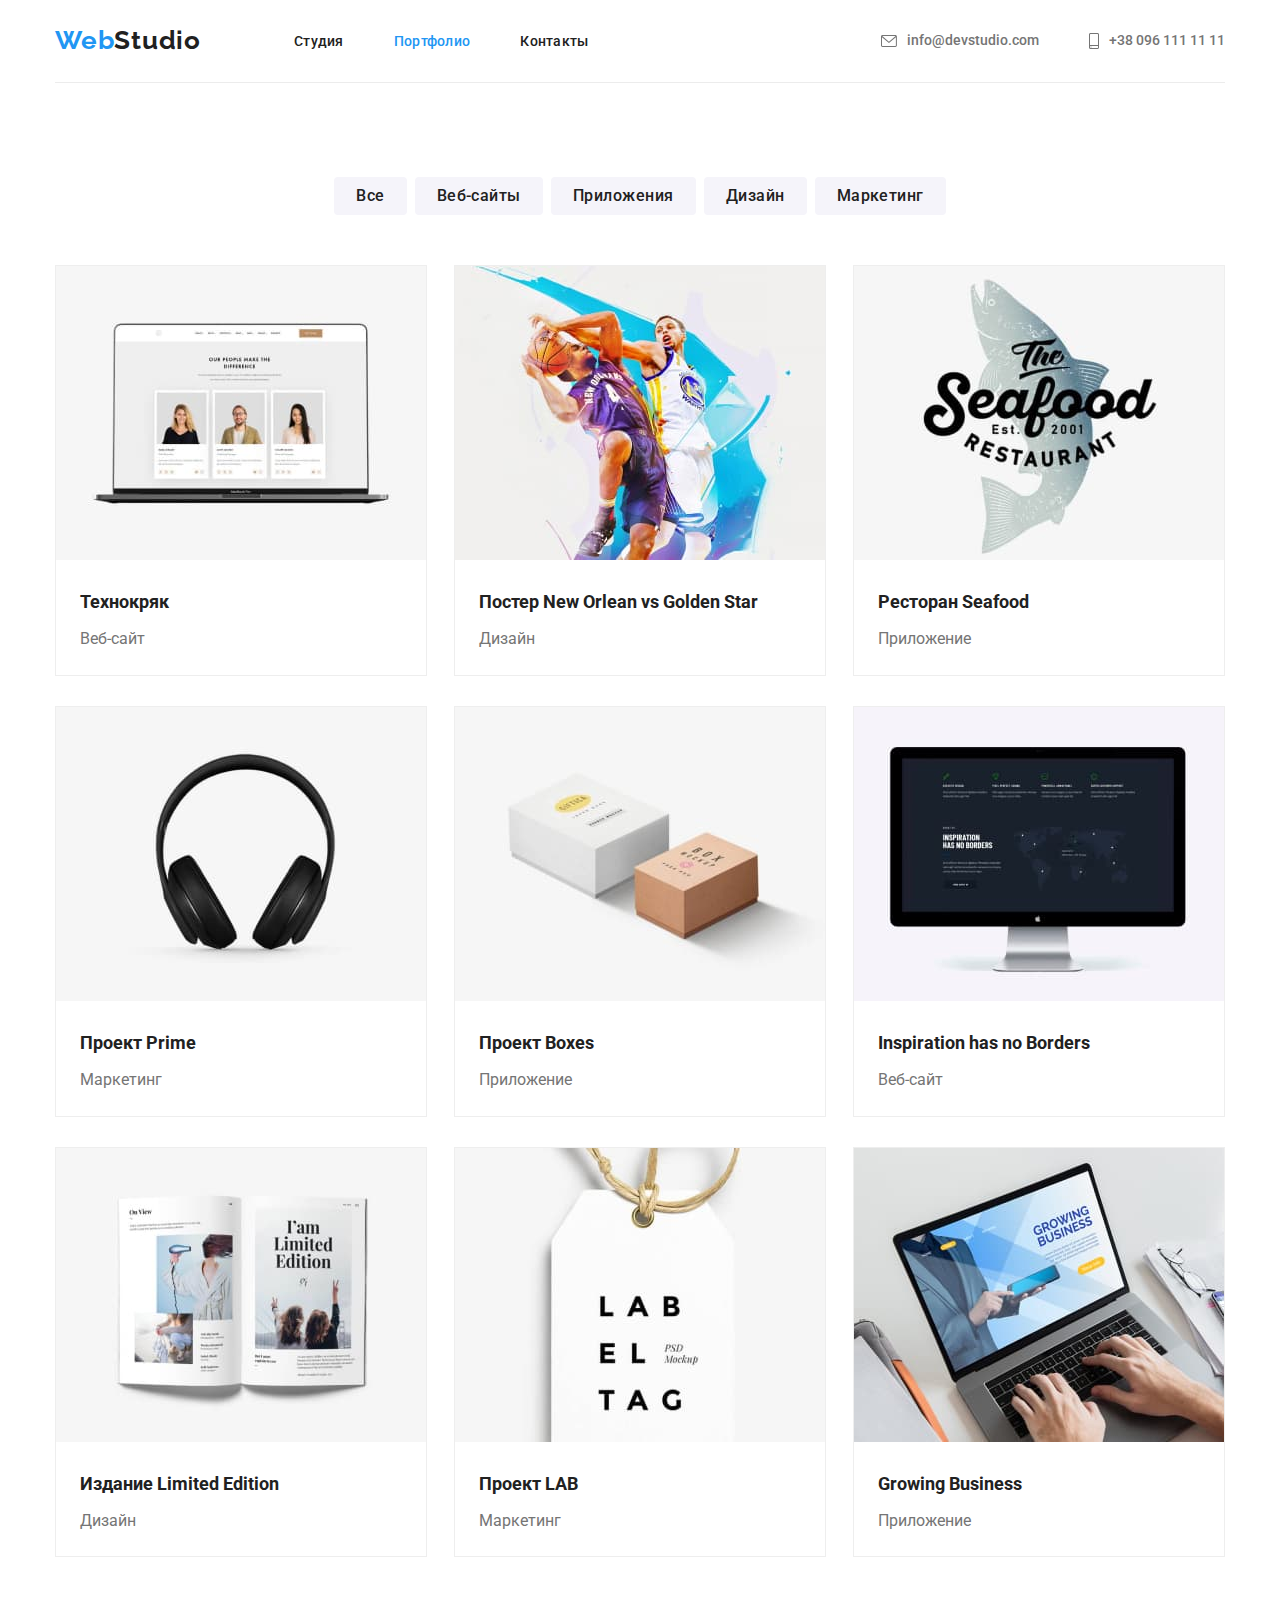
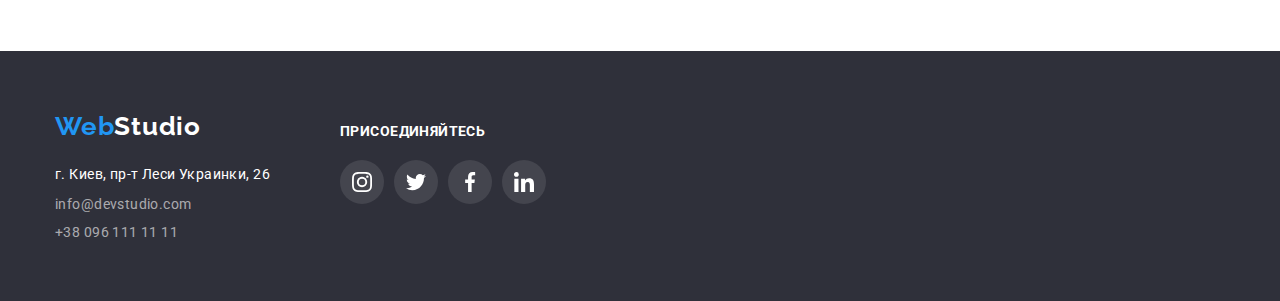
==== portfolio.html @ d09c2f02 "Добавляет начальный макет" ====
<!DOCTYPE html>
<html lang="en">
<head>
    <meta charset="UTF-8">
    <meta name="viewport" content="width=device-width, initial-scale=1.0">
    <title>Portfolio</title>
        <link rel="stylesheet" href="./сss/modern-normalize.css">
        <link rel="preconnect" href="https://fonts.gstatic.com">
        <link
            href="https://fonts.googleapis.com/css2?family=Montserrat:wght@400;700&family=Raleway:wght@700&family=Roboto:wght@400;500;700;900&display=swap"
            rel="stylesheet">
        <link rel="stylesheet" href="./сss/common.css">
        <link rel="stylesheet" href="./сss/portfolio.css">
</head>
<body>
    <header>
        <div class="container">
            <div class="head">
                <nav class="nav">
                    <a href="./index.html" class="logo"> <span class="web">Web</span>Studio</a>
                    <ul class="nav-list">
                        <li class="nav-item"><a href="./index.html" class="nav-link ">Студия</a></li>
                        <li class="nav-item"><a href="./portfolio.html" class="nav-link active">Портфолио</a></li>
                        <li class="nav-item"><a href="#" class="nav-link">Контакты</a></li>
                    </ul>
                </nav>
                <ul class="head-contact">
                    <li class="item"><a href="mailto:info@devstudio.com" class="contacts-link"><svg class="mail"
                                width="16px" height="12px">
                                <use href="./images/symbol-defs.svg#icon-envelope"></use>
                            </svg>info@devstudio.com</a></li>
                    <li class="item"><a href="tel:+380961111111" class="contacts-link "> <svg class="mail" width="10px"
                                height="16px">
                                <use href="./images/symbol-defs.svg#icon-smartphone"></use>
                            </svg> +38 096 111 11 11</a></li>
                </ul>
            </div>
        </div>
    </header>
    <main>
        <section class="container">
            <h1 class="visually-hidden">Наши проекты</h1>
            <ul class="button-list">
                <li class="button-item"><button class="button">Все</button></li>
                <li class="button-item"><button class="button">Веб-сайты</button></li>
                <li class="button-item"><button class="button">Приложения</button></li>
                <li class="button-item"><button class="button">Дизайн</button></li>
                <li class="button-item"><button class="button">Маркетинг</button></li>
            </ul>
            <ul class="project-list">
                <li class="project-item">
                    <img src="./images/photo4.jpg" alt="technokryak" width="370">
                    <h2 class="project">Технокряк</h2>
                    <p class="project-info">Веб-сайт</p>
                </li>
                <li class="project-item"><img src="./images/photo5.jpg" alt="poster" width="370">
                    <h2 class="project">Постер New Orlean vs Golden Star</h2>
                    <p class="project-info">Дизайн</p>
                </li>
                <li class="project-item"><img src="./images/photo6.jpg" alt="seafood" width="370">
                    <h2 class="project">Ресторан Seafood</h2>
                    <p class="project-info">Приложение</p>
                </li>
                <li class="project-item"><img src="./images/photo7.jpg" alt="prime" width="370">
                    <h2 class="project">Проект Prime</h2>
                    <p class="project-info">Маркетинг</p>
                </li>
                <li class="project-item"><img src="./images/photo8.jpg" alt="boxes" width="370">
                    <h2 class="project">Проект Boxes</h2>
                    <p class="project-info">Приложение</p>
                </li>
                <li class="project-item"><img src="./images/photo9.jpg" alt="borders" width="370">
                    <h2 class="project">Inspiration has no Borders</h2>
                    <p class="project-info">Веб-сайт</p>
                </li>
                <li class="project-item"><img src="./images/photo10.jpg" alt="magazine" width="370">
                    <h2 class="project">Издание Limited Edition</h2>
                    <p class="project-info">Дизайн</p>
                </li>
                <li class="project-item"><img src="./images/photo11.jpg" alt="lab" width="370">
                    <h2 class="project">Проект LAB</h2>
                    <p class="project-info">Маркетинг</p>
                </li>
                <li class="project-item"><img src="./images/photo12.jpg" alt="grovlingbusiness" width="370">
                    <h2 class="project">Growing Business</h2>
                    <p class="project-info">Приложение</p>
                </li>
            </ul>
        </section>
    </main>

    <footer>
        <div class="container">
            <div class="footer-container">
                <div class="adress-container">
                    <a href="./index.html" class="address-logo"> <span class="web">Web</span>Studio</a>
                    <address>
                        <p class="address">г. Киев, пр-т Леси Украинки, 26</p>
                        <ul class="adress-list">
                            <li class="adress-item"><a href="mailto:info@devstudio.com"
                                    class="contacts">info@devstudio.com</a></li>
                            <li class="adress-item"><a href="tel:+380961111111" class="contacts">+38 096 111 11 11</a></li>
                        </ul>
                    </address>
                </div>
                <div class="social-container">
                    <h2 class="social-name">ПРИСОЕДИНЯЙТЕСЬ</h2>
                    <ul class="social-list">
                        <li class="social-item"><a href="#" class="social-link"><svg class="social-icon" width="20px"
                                    height="20px">
                                    <use href="./images/symbol-defs.svg#icon-instagram"></use>
                                </svg></a></li>
                        <li class="social-item"><a href="#" class="social-link"><svg class="social-icon" width="20px"
                                    height="20px">
                                    <use href="./images/symbol-defs.svg#icon-twitter"></use>
                                </svg></a></li>
                        <li class="social-item"><a href="#" class="social-link"><svg class="social-icon" width="20px"
                                    height="20px">
                                    <use href="./images/symbol-defs.svg#icon-facebook"></use>
                                </svg></a></li>
                        <li class="social-item"><a href="#" class="social-link"><svg class="social-icon" width="20px"
                                    height="20px">
                                    <use href="./images/symbol-defs.svg#icon-linkedin"></use>
                                </svg></a></li>
                    </ul>
                </div>
            </div>
    
        </div>
    
    </footer>
</body>
</html>
---- сss/common.css ----
html {
  box-sizing: border-box;
}

* {
  box-sizing: inherit;
}
:root {
  --blue-text: rgba(33, 150, 243, 1);
  --black-text: rgba(33, 33, 33, 1);
  --grey-text: rgba(117, 117, 117, 1);
  --white-text: rgba(255, 255, 255, 1);
  --lihtblack-text: rgba(47, 48, 58, 1);
  --lihtgrey-text: rgba(245, 244, 250, 1);
  --middlewhite-text: rgba(255, 255, 255, 0.6);
  --border-color: #eeeeee;
  --backgroundlitht-color: #f5f4fa;
  --svg-maincolor: #afb1b8;
  --backgroundlitht-icon: rgba(255, 255, 255, 0.1);
}
body {
  font-family: Roboto, sans-serif;
}

ul {
  padding: 0;
  margin: 0;
}

.container {
  margin-left: auto;
  margin-right: auto;
  width: 1200px;
  padding: 0px 15px;
}

.head {
  display: flex;
  align-items: center;
  border-bottom: 1px solid #ececec;
}

.nav {
  display: flex;
  align-items: center;
}

.logo {
  display: inline-block;
  font-family: Raleway, sans-serif;
  font-size: 26px;
  line-height: 1.2;
  font-weight: 700;
  color: var(--black-text);
  letter-spacing: 0.03em;
  padding-top: 24px;
  padding-bottom: 25px;
}

.web {
  color: var(--blue-text);
}

.nav-list {
  display: flex;
  padding-top: 32px;
  padding-bottom: 32px;
}

.nav-link {
  font-size: 14px;
  line-height: 1.2;
  font-weight: 500;
  color: var(--black-text);
  letter-spacing: 0.02em;
}

.nav-item {
  margin-left: 50px;
}

.nav-item:first-child {
  margin-left: 93px;
}

.head-contact {
  display: flex;
  margin-left: auto;
  padding-top: 32px;
  padding-bottom: 32px;
}

.head-contact .item {
  margin-right: 50px;
}

.head-contact .item:last-child {
  margin-right: 0px;
}

.nav-link:hover,
.nav-link:focus {
  color: var(--blue-text);
}

.contacts-link {
  font-size: 14px;
  line-height: 1.1;
  font-weight: 500;
  color: var(--grey-text);
  display: flex;
  align-items: center;
  justify-content: center;
}

.contacts-link:hover,
.contacts-link:focus {
  color: var(--blue-text);
}

.mail {
  margin-right: 10px;
  fill: currentColor;
}

footer {
  background-color: var(--lihtblack-text);
}

.address-logo {
  display: inline-block;
  padding-top: 60px;
  font-family: Raleway, sans-serif;
  font-size: 26px;
  line-height: 1.2;
  font-weight: 700;
  color: var(--white-text);
  letter-spacing: 0.03em;
}

.contacts {
  font-size: 14px;
  line-height: 1.1;
  font-weight: 400;
  color: var(--middlewhite-text);
  letter-spacing: 0.03em;
}

.address {
  margin-top: 20px;
  margin-bottom: 9px;
  font-size: 14px;
  line-height: 1.7;
  font-weight: 400;
  color: var(--white-text);
  letter-spacing: 0.03em;
}

.adress-list {
  padding-bottom: 60px;
}
.adress-item {
  margin-bottom: 9px;
}

.adress-item:last-child {
  margin-bottom: 0px;
}

.visually-hidden {
  position: absolute;
  width: 1px;
  height: 1px;
  margin: -1px;
  border: 0;
  padding: 0;

  white-space: nowrap;
  clip-path: inset(100%);
  clip: rect(0 0 0 0);
  overflow: hidden;
}

.active {
  color: var(--blue-text);
}

.footer-container {
  display: flex;
}

.social-container {
  margin-left: 70px;
}

.social-name {
  color: var(--white-text);
  margin-top: 72px;
  margin-bottom: 20px;
  font-size: 14px;
  line-height: 1.17;
  letter-spacing: 0.03em;
}

.social-list {
  display: flex;
}

.social-item {
  margin-right: 10px;
}

.social-item:last-child {
  margin-right: 0px;
}

.social-link {
  display: flex;
  width: 44px;
  height: 44px;
  align-items: center;
  justify-content: center;
  color: var(--white-text);
  border-radius: 50px;
  background: var(--backgroundlitht-icon);
}

.social-link:hover,
.social-link:focus {
  background-color: var(--blue-text);
}

.social-icon {
  fill: currentColor;
}
---- сss/portfolio.css ----
.button-list {
  display: flex;
  justify-content: center;
  padding-top: 94px;
}

.button-item {
  margin-left: 8px;
}

.button-item:first-child {
  margin-left: 0px;
}

.button {
  font-size: 16px;
  line-height: 1.6;
  font-weight: 500;
  color: var(--black-text);
  background-color: var(--lihtgrey-text);
  letter-spacing: 0.03em;
  border: none;
  border-color: var(--lihtgrey-text);
  border-radius: 4px;
  padding: 6px 22px;
  cursor: pointer;
}

.button:hover,
.button:focus {
  color: var(--white-text);
  background-color: var(--blue-text);
}

.project-list {
  display: flex;
  flex-wrap: wrap;
  margin-top: 50px;
  justify-content: space-between;
}

.project-item {
  margin-bottom: 30px;
  border: 1px solid var(--border-color);
}

.project-item:hover,
.project-item:focus {
  box-shadow: 0px 1px 1px rgba(0, 0, 0, 0.12), 0px 4px 4px rgba(0, 0, 0, 0.06),
    1px 4px 6px rgba(0, 0, 0, 0.16);
  cursor: pointer;
}

.project-item:nth-last-child(-n + 3) {
  margin-bottom: 94px;
}

.project {
  margin-top: 20px;
  margin-bottom: 4px;
  margin-left: 24px;
  font-size: 18px;
  line-height: 2;
  font-weight: 700;
  color: var(--black-text);
}

.project-info {
  margin-top: 0px;
  margin-bottom: 0px;
  margin-left: 24px;

  padding-bottom: 20px;
  font-size: 16px;
  line-height: 1.9;
  font-weight: 400;
  color: var(--grey-text);
}
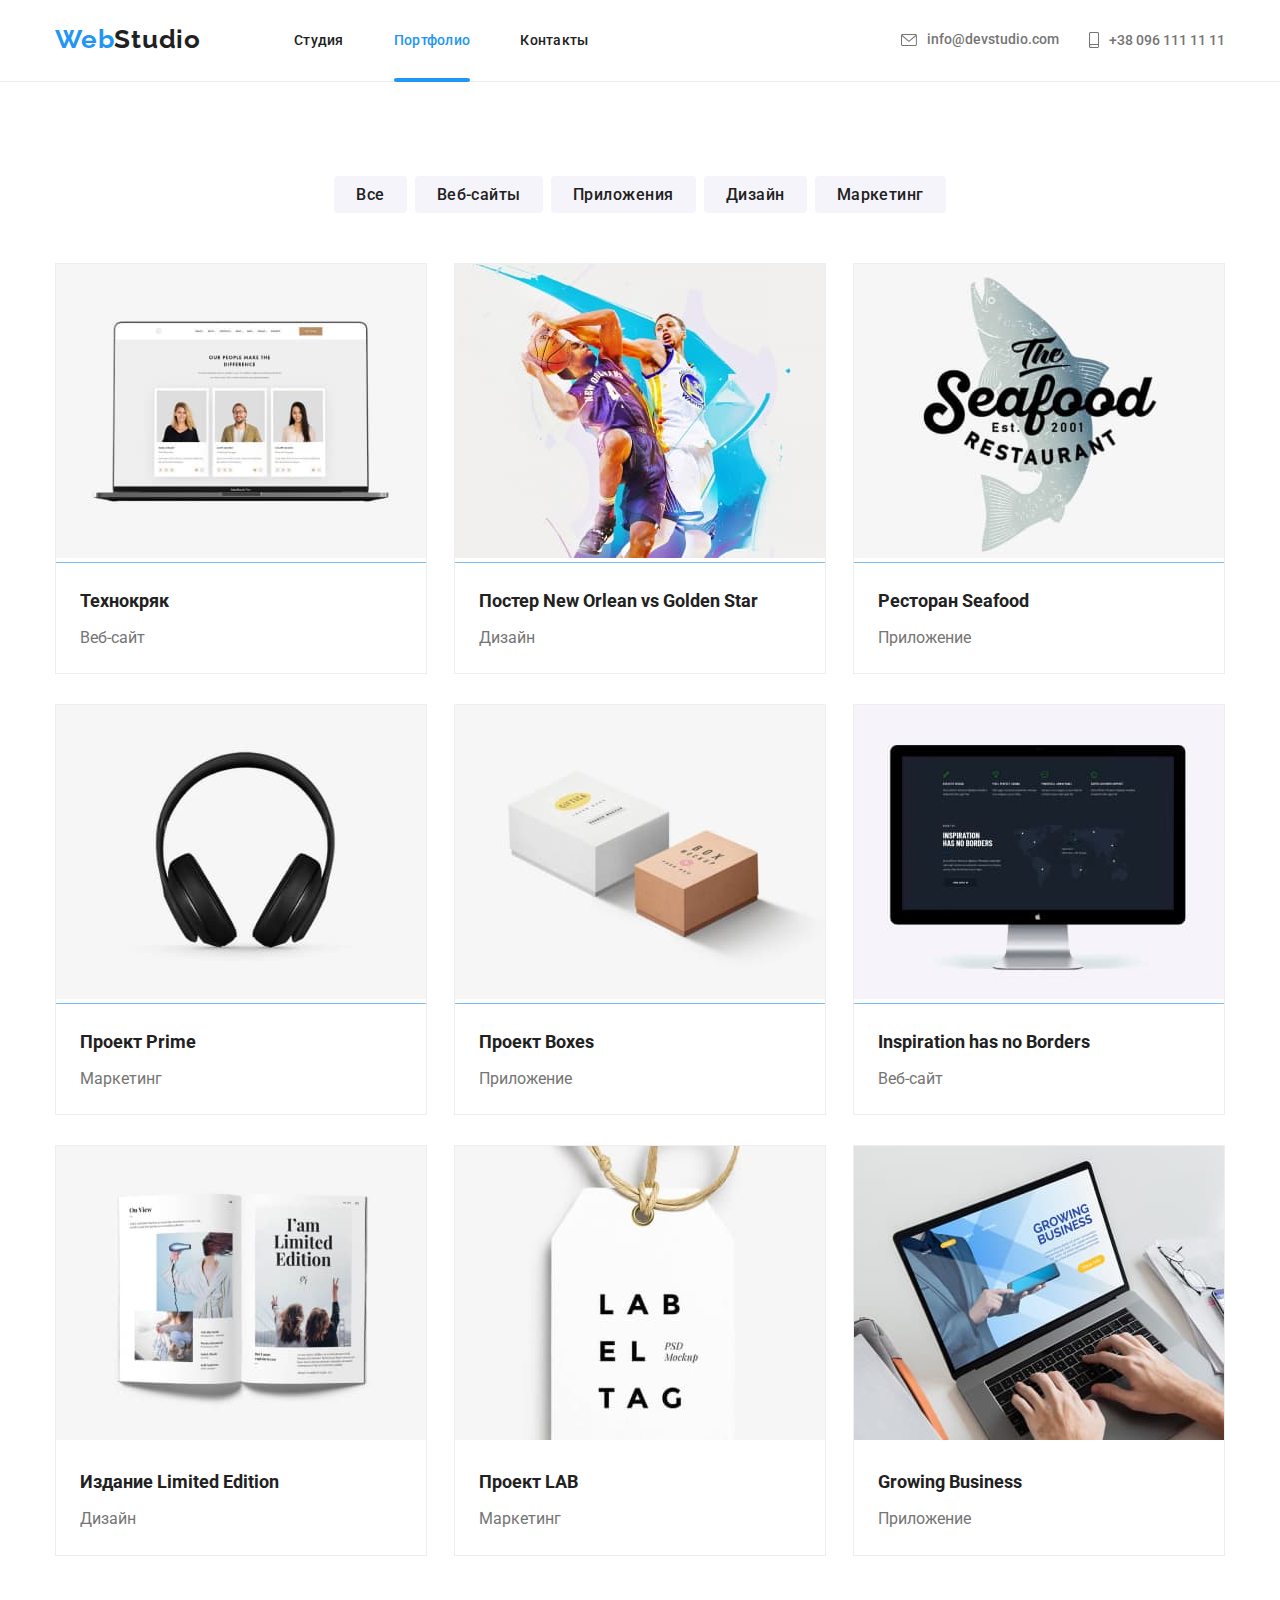
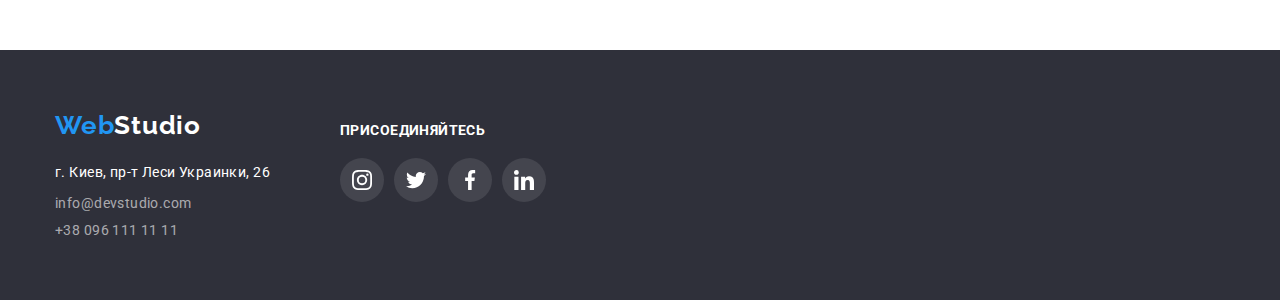
==== commit c1f89b34: "Добавляет выполненное дз" ====
--- a/portfolio.html
+++ b/portfolio.html
@@ -13,14 +13,14 @@
         <link rel="stylesheet" href="./сss/portfolio.css">
 </head>
 <body>
-    <header>
+    <header class="head">
         <div class="container">
-            <div class="head">
+            <div class="head-container">
                 <nav class="nav">
                     <a href="./index.html" class="logo"> <span class="web">Web</span>Studio</a>
                     <ul class="nav-list">
                         <li class="nav-item"><a href="./index.html" class="nav-link ">Студия</a></li>
-                        <li class="nav-item"><a href="./portfolio.html" class="nav-link active">Портфолио</a></li>
+                        <li class="nav-item"><a href="./portfolio.html" class="active">Портфолио</a></li>
                         <li class="nav-item"><a href="#" class="nav-link">Контакты</a></li>
                     </ul>
                 </nav>
@@ -49,41 +49,120 @@
             </ul>
             <ul class="project-list">
                 <li class="project-item">
-                    <img src="./images/photo4.jpg" alt="technokryak" width="370">
+                    <a  class="project-link" href="#">
+                    <div class="product-thumb">
+                        <img src="./images/photo4.jpg" alt="technokryak" width="370">
+                        <div class="overlay">
+                        <p class="product-info">Технокряк это современная площадка распространения коронавируса. Компании используют эту платформу для цифрового шпионажа и атак на защищённые сервера конкурентов.</p>
+                        </div>
+                    </div>                   
                     <h2 class="project">Технокряк</h2>
                     <p class="project-info">Веб-сайт</p>
-                </li>
-                <li class="project-item"><img src="./images/photo5.jpg" alt="poster" width="370">
+                    </a>
+                </li>
+                <li class="project-item">
+                    <a class="project-link" href="#">
+                    <div class="product-thumb">
+                        <img src="./images/photo5.jpg" alt="technokryak" width="370">
+                        <div class="overlay">
+                            <p class="product-info">Технокряк это современная площадка распространения коронавируса. Компании используют эту
+                                платформу для цифрового шпионажа и атак на защищённые сервера конкурентов.</p>
+                        </div>
+                    </div>
                     <h2 class="project">Постер New Orlean vs Golden Star</h2>
                     <p class="project-info">Дизайн</p>
-                </li>
-                <li class="project-item"><img src="./images/photo6.jpg" alt="seafood" width="370">
+                    </a>
+                </li>
+                <li class="project-item">
+                    <a class="project-link" href="#">
+                    <div class="product-thumb">
+                        <img src="./images/photo6.jpg" alt="technokryak" width="370">
+                        <div class="overlay">
+                            <p class="product-info">Технокряк это современная площадка распространения коронавируса. Компании используют эту
+                                платформу для цифрового шпионажа и атак на защищённые сервера конкурентов.</p>
+                        </div>
+                    </div>
                     <h2 class="project">Ресторан Seafood</h2>
                     <p class="project-info">Приложение</p>
-                </li>
-                <li class="project-item"><img src="./images/photo7.jpg" alt="prime" width="370">
+                    </a>
+                </li>
+                <li class="project-item">
+                    <a class="project-link" href="#">
+                    <div class="product-thumb">
+                        <img src="./images/photo7.jpg" alt="technokryak" width="370">
+                        <div class="overlay">
+                            <p class="product-info">Технокряк это современная площадка распространения коронавируса. Компании используют эту
+                                платформу для цифрового шпионажа и атак на защищённые сервера конкурентов.</p>
+                        </div>
+                    </div>
                     <h2 class="project">Проект Prime</h2>
                     <p class="project-info">Маркетинг</p>
-                </li>
-                <li class="project-item"><img src="./images/photo8.jpg" alt="boxes" width="370">
+                    </a>
+                </li>
+                <li class="project-item">
+                    <a class="project-link" href="#">
+                    <div class="product-thumb">
+                        <img src="./images/photo8.jpg" alt="technokryak" width="370">
+                        <div class="overlay">
+                            <p class="product-info">Технокряк это современная площадка распространения коронавируса. Компании используют эту
+                                платформу для цифрового шпионажа и атак на защищённые сервера конкурентов.</p>
+                        </div>
+                    </div>
                     <h2 class="project">Проект Boxes</h2>
                     <p class="project-info">Приложение</p>
-                </li>
-                <li class="project-item"><img src="./images/photo9.jpg" alt="borders" width="370">
+                    </a>
+                </li>
+                <li class="project-item">
+                    <a class="project-link" href="#">
+                    <div class="product-thumb">
+                        <img src="./images/photo9.jpg" alt="technokryak" width="370">
+                        <div class="overlay">
+                            <p class="product-info">Технокряк это современная площадка распространения коронавируса. Компании используют эту
+                                платформу для цифрового шпионажа и атак на защищённые сервера конкурентов.</p>
+                        </div>
+                    </div>
                     <h2 class="project">Inspiration has no Borders</h2>
                     <p class="project-info">Веб-сайт</p>
-                </li>
-                <li class="project-item"><img src="./images/photo10.jpg" alt="magazine" width="370">
+                    </a>
+                </li>
+                <li class="project-item">
+                    <a class="project-link" href="#">
+                    <div class="product-thumb">
+                        <img src="./images/photo10.jpg" alt="technokryak" width="370">
+                        <div class="overlay">
+                            <p class="product-info">Технокряк это современная площадка распространения коронавируса. Компании используют эту
+                                платформу для цифрового шпионажа и атак на защищённые сервера конкурентов.</p>
+                        </div>
+                    </div>
                     <h2 class="project">Издание Limited Edition</h2>
                     <p class="project-info">Дизайн</p>
-                </li>
-                <li class="project-item"><img src="./images/photo11.jpg" alt="lab" width="370">
+                    </a>
+                </li>
+                <li class="project-item">
+                    <a class="project-link" href="#">
+                    <div class="product-thumb">
+                        <img src="./images/photo11.jpg" alt="technokryak" width="370">
+                        <div class="overlay">
+                            <p class="product-info">Технокряк это современная площадка распространения коронавируса. Компании используют эту
+                                платформу для цифрового шпионажа и атак на защищённые сервера конкурентов.</p>
+                        </div>
+                    </div>
                     <h2 class="project">Проект LAB</h2>
                     <p class="project-info">Маркетинг</p>
-                </li>
-                <li class="project-item"><img src="./images/photo12.jpg" alt="grovlingbusiness" width="370">
+                    </a>
+                </li>
+                <li class="project-item">
+                    <a class="project-link" href="#">
+                    <div class="product-thumb">
+                        <img src="./images/photo12.jpg" alt="technokryak" width="370">
+                        <div class="overlay">
+                            <p class="product-info">Технокряк это современная площадка распространения коронавируса. Компании используют эту
+                                платформу для цифрового шпионажа и атак на защищённые сервера конкурентов.</p>
+                        </div>
+                    </div>
                     <h2 class="project">Growing Business</h2>
                     <p class="project-info">Приложение</p>
+                    </a>
                 </li>
             </ul>
         </section>
--- a/сss/common.css
+++ b/сss/common.css
@@ -17,6 +17,9 @@
   --backgroundlitht-color: #f5f4fa;
   --svg-maincolor: #afb1b8;
   --backgroundlitht-icon: rgba(255, 255, 255, 0.1);
+  --backgroundblack-color: rgba(47, 48, 58, 0.8);
+  --backdrop-color: rgba(0, 0, 0, 0.2);
+  --time-cubic: cubic-bezier(0.4, 0, 0.2, 1);
 }
 body {
   font-family: Roboto, sans-serif;
@@ -35,9 +38,12 @@
 }
 
 .head {
-  display: flex;
-  align-items: center;
   border-bottom: 1px solid #ececec;
+}
+
+.head-container {
+  display: flex;
+  align-items: center;
 }
 
 .nav {
@@ -53,8 +59,8 @@
   font-weight: 700;
   color: var(--black-text);
   letter-spacing: 0.03em;
-  padding-top: 24px;
-  padding-bottom: 25px;
+  margin-top: 24px;
+  margin-bottom: 25px;
 }
 
 .web {
@@ -63,20 +69,23 @@
 
 .nav-list {
   display: flex;
-  padding-top: 32px;
-  padding-bottom: 32px;
 }
 
 .nav-link {
+  display: block;
+  margin-top: 32px;
+  margin-bottom: 32px;
   font-size: 14px;
   line-height: 1.2;
   font-weight: 500;
   color: var(--black-text);
   letter-spacing: 0.02em;
+  transition: color 250ms var(--time-cubic);
 }
 
 .nav-item {
   margin-left: 50px;
+  position: relative;
 }
 
 .nav-item:first-child {
@@ -86,12 +95,12 @@
 .head-contact {
   display: flex;
   margin-left: auto;
-  padding-top: 32px;
-  padding-bottom: 32px;
+  margin-top: 32px;
+  margin-bottom: 32px;
 }
 
 .head-contact .item {
-  margin-right: 50px;
+  margin-right: 30px;
 }
 
 .head-contact .item:last-child {
@@ -101,6 +110,7 @@
 .nav-link:hover,
 .nav-link:focus {
   color: var(--blue-text);
+  outline: none;
 }
 
 .contacts-link {
@@ -111,11 +121,13 @@
   display: flex;
   align-items: center;
   justify-content: center;
+  transition: color 250ms var(--time-cubic);
 }
 
 .contacts-link:hover,
 .contacts-link:focus {
   color: var(--blue-text);
+  outline: none;
 }
 
 .mail {
@@ -182,7 +194,25 @@
 }
 
 .active {
-  color: var(--blue-text);
+  display: block;
+  color: var(--blue-text);
+  font-size: 14px;
+  line-height: 1.2;
+  font-weight: 500;
+  letter-spacing: 0.02em;
+  margin-top: 32px;
+}
+
+.active::after {
+  position: absolute;
+  content: "";
+  display: block;
+  height: 4px;
+  width: 100%;
+  border-radius: 2px;
+  background-color: var(--blue-text);
+  left: 0;
+  bottom: -1px;
 }
 
 .footer-container {
@@ -223,11 +253,13 @@
   color: var(--white-text);
   border-radius: 50px;
   background: var(--backgroundlitht-icon);
+  transition: background-color 250ms var(--time-cubic);
 }
 
 .social-link:hover,
 .social-link:focus {
   background-color: var(--blue-text);
+  outline: none;
 }
 
 .social-icon {
--- a/сss/portfolio.css
+++ b/сss/portfolio.css
@@ -24,12 +24,17 @@
   border-radius: 4px;
   padding: 6px 22px;
   cursor: pointer;
+  transition: color 250ms var(--time-cubic),
+    background-color 250ms var(--time-cubic), box-shadow 250ms var(--time-cubic);
 }
 
 .button:hover,
 .button:focus {
   color: var(--white-text);
   background-color: var(--blue-text);
+  box-shadow: 0px 3px 1px rgba(0, 0, 0, 0.1), 0px 1px 2px rgba(0, 0, 0, 0.08),
+    0px 2px 2px rgba(0, 0, 0, 0.12);
+  outline: none;
 }
 
 .project-list {
@@ -44,8 +49,14 @@
   border: 1px solid var(--border-color);
 }
 
-.project-item:hover,
-.project-item:focus {
+.project-link {
+  display: block;
+  transition: box-shadow 250ms var(--time-cubic);
+}
+
+.project-link:hover,
+.project-link:focus {
+  outline: none;
   box-shadow: 0px 1px 1px rgba(0, 0, 0, 0.12), 0px 4px 4px rgba(0, 0, 0, 0.06),
     1px 4px 6px rgba(0, 0, 0, 0.16);
   cursor: pointer;
@@ -76,3 +87,34 @@
   font-weight: 400;
   color: var(--grey-text);
 }
+
+.product-thumb {
+  position: relative;
+  overflow: hidden;
+}
+
+.overlay {
+  position: absolute;
+  top: 0;
+  left: 0;
+  display: inline-block;
+  width: 100%;
+  height: 100%;
+  padding: 63px 24px;
+  transform: translateY(100%);
+  background-color: var(--blue-text);
+  transition: transform 250ms var(--time-cubic);
+}
+
+.product-info {
+  font-weight: 400;
+  font-size: 18px;
+  line-height: 1.56;
+  letter-spacing: 0.03em;
+  color: var(--white-text);
+  margin: 0;
+}
+
+.product-thumb:hover .overlay {
+  transform: translateY(0);
+}
